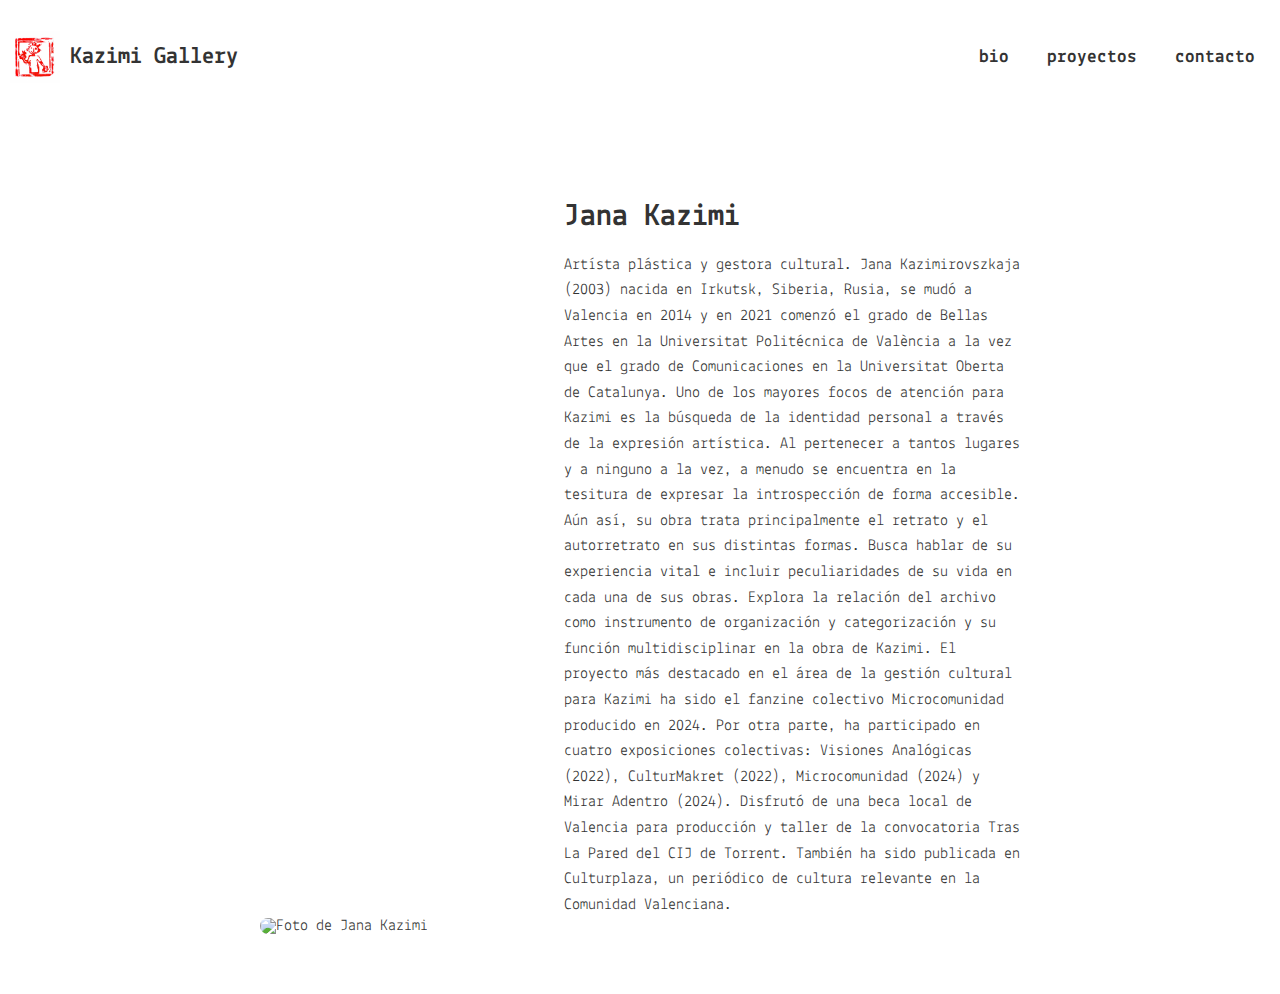
==== bio.html @ 09e117e4 "Add files via upload" ====
<!DOCTYPE html>
<html lang="en">
<head>
    <meta charset="UTF-8">
    <meta http-equiv="X-UA-Compatible" content="IE=edge">
    <meta name="viewport" content="width=device-width, initial-scale=1.0">
    <title>Bio - Kazimi Gallery</title>

    <!-- Favicon -->
    <link rel="icon" href="faviconkazimi.png" type="image/png">

    <!-- Fuente Lekton desde Google Fonts -->
    <link href="https://fonts.googleapis.com/css2?family=Lekton&display=swap" rel="stylesheet">

    <!-- Tu hoja de estilos personalizada -->
    <link href="estilos.css" rel="stylesheet">
</head>
<body>
    <!-- Encabezado y navegación -->
    <header class="header">
    <h1>
        <a href="index.html">
            <img src="iconokazimi.jpg" alt="Icono de Kazimi" style="width: 50px; height: auto; margin-right: 10px;">
            Kazimi Gallery
        </a>
    </h1>
    <nav class="navbar">
        <ul>
            <li><a href="bio.html">bio</a></li>
            <li><a href="proyectos.html">proyectos</a></li>
            <li><a href="contacto.html">contacto</a></li>
        </ul>
    </nav>
</header>

    <main>
        <section class="bio">
			<div class="bio-content">
            	<div class="bio-image">
               		 <img src="imagenes/imagenmain.png" alt="Foto de Jana Kazimi">
            </div>
            <div class="bio-text">
                <h2>Jana Kazimi</h2>
                <p>Artísta plástica y gestora cultural.
Jana Kazimirovszkaja (2003) nacida en Irkutsk, Siberia, Rusia, se mudó a Valencia en 2014 y en 2021 comenzó el grado de Bellas Artes en la Universitat Politécnica de València a la vez que el grado de Comunicaciones en la Universitat Oberta de Catalunya.
Uno de los mayores focos de atención para Kazimi es la búsqueda de la identidad personal a través de la expresión artística. Al pertenecer a tantos lugares y a ninguno a la vez, a menudo se encuentra en la tesitura de expresar la introspección de forma accesible. Aún así, su obra trata principalmente el retrato y el autorretrato en sus distintas formas. Busca hablar de su experiencia vital e incluir peculiaridades de su vida en cada una de sus obras. Explora la relación del archivo como instrumento de organización y categorización y su función multidisciplinar en la obra de Kazimi.
El proyecto más destacado en el área de la gestión cultural para Kazimi ha sido el fanzine colectivo Microcomunidad producido en 2024. Por otra parte, ha participado en cuatro exposiciones colectivas: Visiones Analógicas (2022), CulturMakret (2022), Microcomunidad (2024) y Mirar Adentro (2024). Disfrutó de una beca local de Valencia para producción y taller de la convocatoria Tras La Pared del CIJ de Torrent. También ha sido publicada en Culturplaza, un periódico de cultura relevante en la Comunidad Valenciana. 
</p>
            </div>
			</div>
        </section>
    </main>
</body>
</html>
---- estilos.css ----
/* General */
body {
    font-family: 'Lekton', sans-serif;
    margin: 0;
    padding: 0;
    color: #333;
    background-color: #fff;
}

/* Estilos del Header */
.header {
    display: flex;
    justify-content: space-between;
    align-items: center;
    padding: 10px 10px;
    background-color: transparent;
    
}

.header h1 a {
    text-decoration: none;
    color: #333;
    font-size: 1.5rem;
    font-weight: bold;
    display: flex;
    align-items: center;
}

.header img {
    width: 30px; /* Tamaño del icono */
    height: auto;
    margin-right: 10px;
}

/* Barra de navegación */
.navbar {
    display: flex;
    list-style: none;
    gap: 20px; /* Espacio entre enlaces */
    margin: 0;
    padding: 0;
}

.navbar li {
    display: inline-block; /* Los enlaces permanecen en línea */
}

.navbar a {
    text-decoration: none;
    color: #333;
    font-weight: bold;
    font-size: 1.2rem;
    padding: 10px 15px;
    transition: font-style 0.3s, color 0.3s;
}

.navbar a:hover {
    font-style: italic;
    color: #555; /* Cambia de color al pasar el cursor */
}

/* Sección principal */
#main {
    display: flex;
    justify-content: space-between;
    align-items: center;
    padding: 40px 20px;
    flex-wrap: wrap;
}

.text {
    flex: 1;
    max-width: 50%;
    padding-right: 20px;
}

.image {
    flex: 1;
    max-width: 50%;
}

.hero-image img {
    width: 100%;
    height: auto;
}

/* Secciones */
section {
    padding: 40px 20px;
    max-width: 800px;
    margin: auto;
    text-align: left;
}

/* Biografía */
.bio-content {
    display: flex;
    flex-wrap: wrap;
    align-items: flex-end;
    gap: 20px;
    padding: 20px;
}

.bio-image {
    flex: 1;
    max-width: 40%;
}

.bio-image img {
    width: 100%;
    height: auto;
    border-radius: 10px;
 
}

.bio-text {
    flex: 2;
    max-width: 60%;
}

.bio-text h2 {
    font-size: 2rem;
    margin-bottom: 20px;
}

.bio-text p {
    line-height: 1.6;
}



/* Footer */
footer {
    text-align: center;
    padding: 10px 20px;
    background-color: #f4f4f4;
    color: #777;
    font-size: 0.9rem;
}

/* Estilos para las subpáginas */
.subpage-header {
    display: flex;
    flex-direction: column;
    align-items: center;
    padding: 20px;
}

.subpage-header h2 {
    font-size: 1.8rem;
    margin-bottom: 10px;
}

.subpage-header p {
    font-size: 1.1rem;
    color: #555;
}

/* Proyectos: Diseño de lista */
.project-list {
    list-style: none;
    padding: 0;
}

.project-list li {
    margin: 10px 0;
}

.project-list a {
    text-decoration: none;
    color: #333;
    font-size: 1rem;
    font-weight: bold;
}

.project-list a:hover {
    color: #555;
    font-style: italic;
}
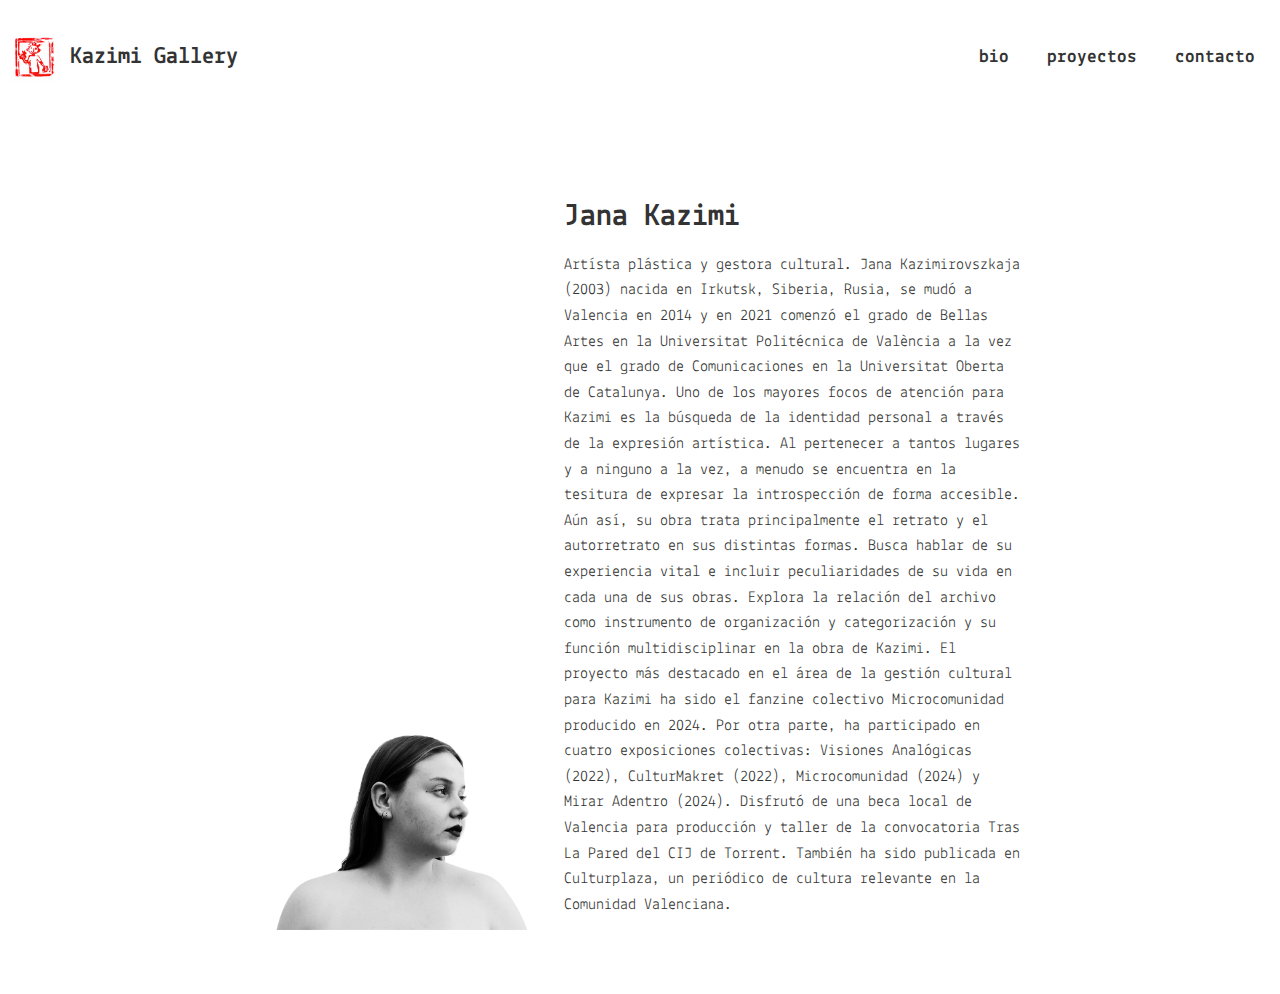
==== commit 76345695: "Update bio.html" ====
--- a/bio.html
+++ b/bio.html
@@ -37,7 +37,7 @@
         <section class="bio">
 			<div class="bio-content">
             	<div class="bio-image">
-               		 <img src="imagenes/imagenmain.png" alt="Foto de Jana Kazimi">
+               		 <img src="imagenmain.png" alt="Foto de Jana Kazimi">
             </div>
             <div class="bio-text">
                 <h2>Jana Kazimi</h2>
@@ -51,4 +51,4 @@
         </section>
     </main>
 </body>
-</html>+</html>
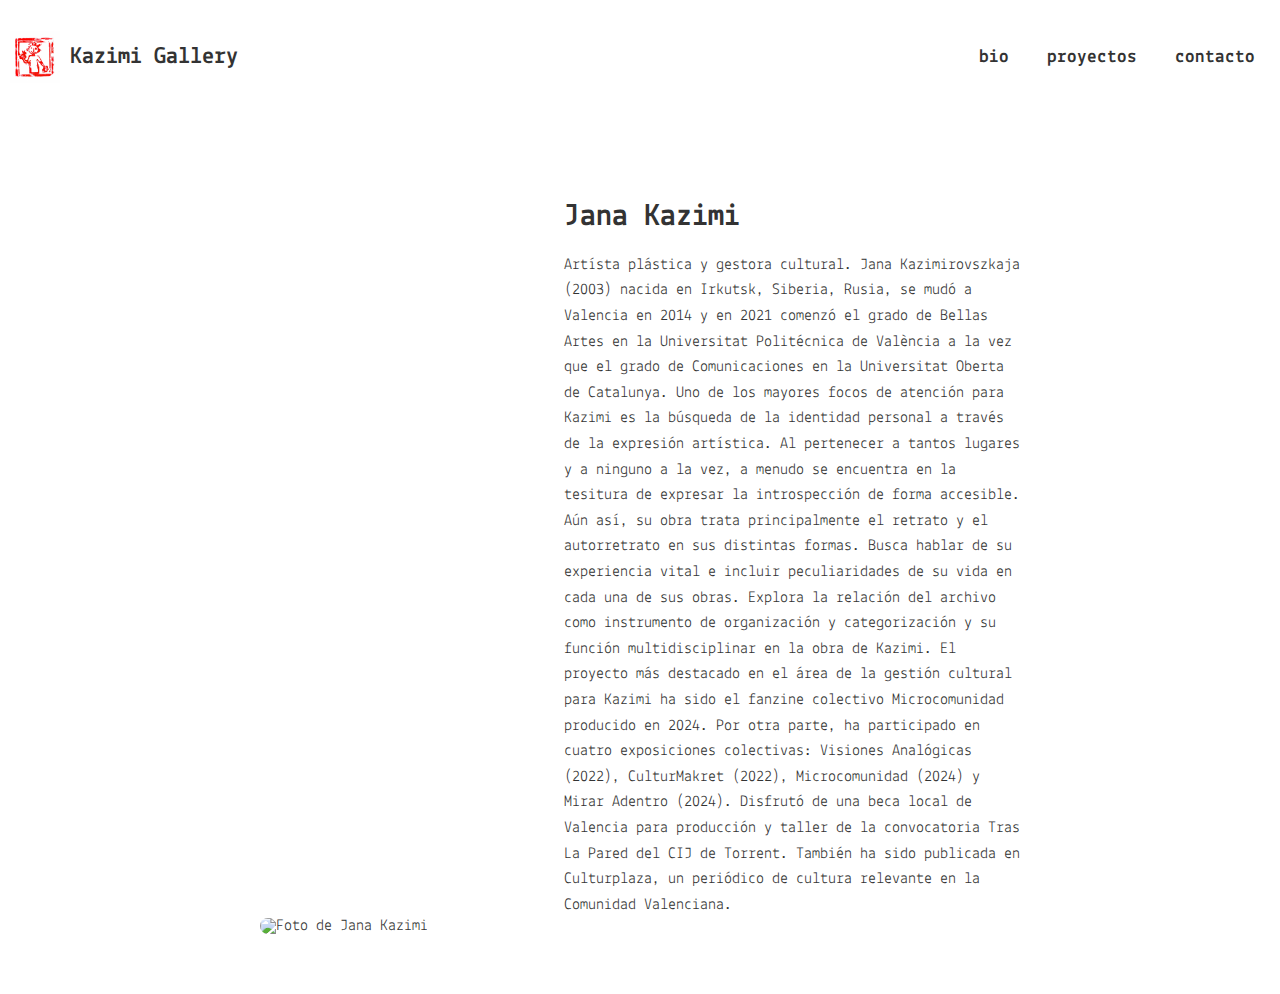
==== commit 0b6277b7: "Update bio.html" ====
--- a/bio.html
+++ b/bio.html
@@ -37,7 +37,7 @@
         <section class="bio">
 			<div class="bio-content">
             	<div class="bio-image">
-               		 <img src="imagenmain.png" alt="Foto de Jana Kazimi">
+               		 <img src="https://github.com/kazimi-gallery/kazimi.gallery/blob/main/imagenmain.png" alt="Foto de Jana Kazimi">
             </div>
             <div class="bio-text">
                 <h2>Jana Kazimi</h2>
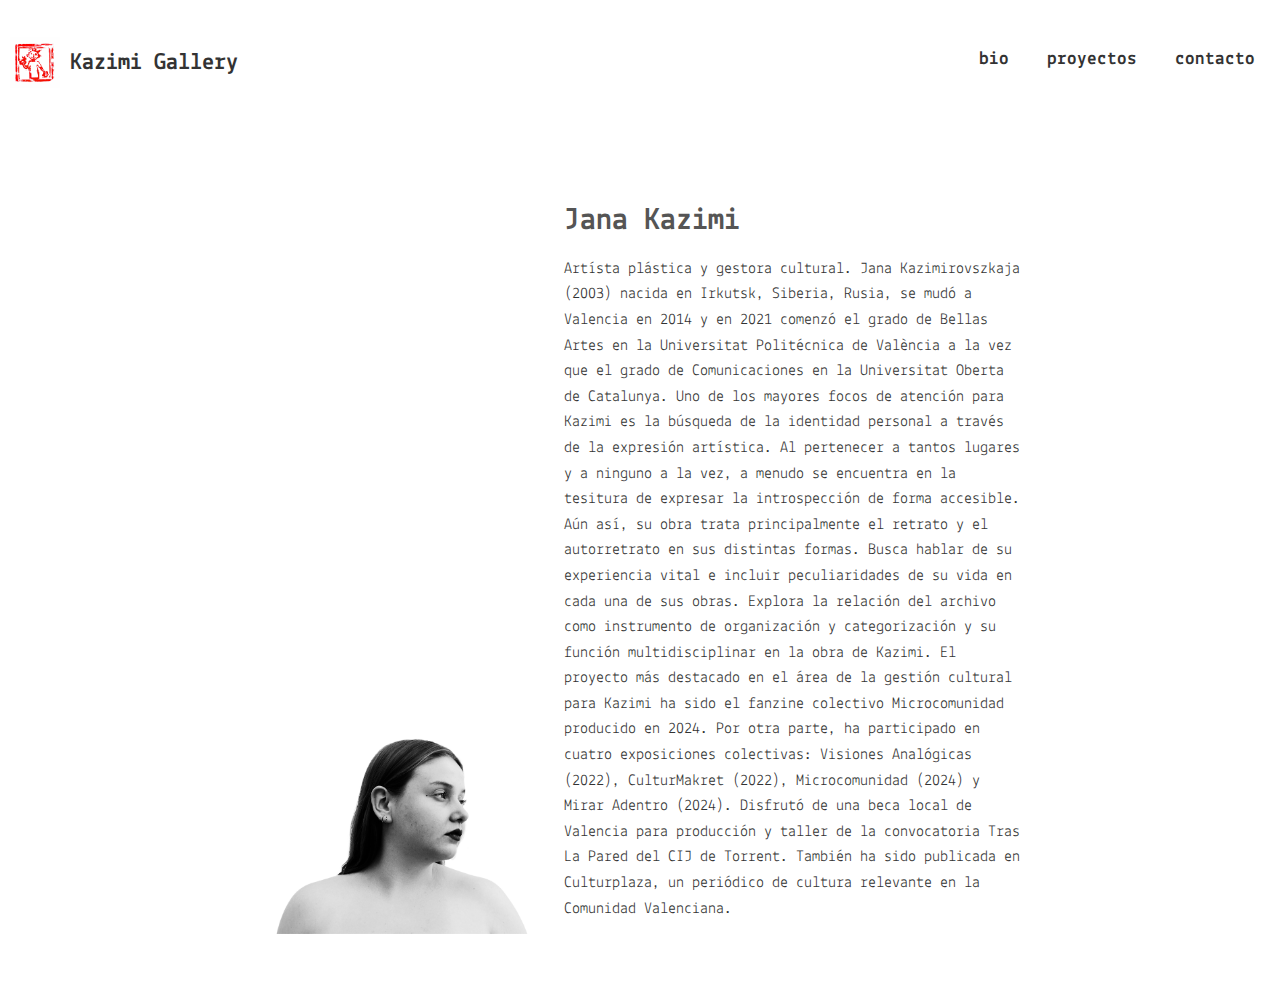
==== commit fec83c6a: "Update bio.html" ====
--- a/bio.html
+++ b/bio.html
@@ -37,7 +37,7 @@
         <section class="bio">
 			<div class="bio-content">
             	<div class="bio-image">
-               		 <img src="https://github.com/kazimi-gallery/kazimi.gallery/blob/main/imagenmain.png" alt="Foto de Jana Kazimi">
+               		 <img src="imagenmain.png" alt="Foto de Jana Kazimi">
             </div>
             <div class="bio-text">
                 <h2>Jana Kazimi</h2>
--- a/estilos.css
+++ b/estilos.css
@@ -8,6 +8,37 @@
 }
 
 /* Estilos del Header */
+
+/* Estilo para todos los encabezados h1, h2, h3, etc. */
+h1, h2, h3 {
+    font-family: 'Lekton', sans-serif; /* Puedes elegir la fuente que prefieras */
+    color: #333; /* Color del texto */
+    font-weight: bold; /* Peso de la fuente */
+}
+
+/* Estilo específico para h1 (título principal) */
+h1 {
+    font-size: 2.5rem; /* Tamaño de fuente grande */
+    margin-bottom: 20px; /* Espacio debajo del título */
+}
+
+/* Estilo específico para h2 (subtítulos) */
+h2 {
+    font-size: 2rem; /* Tamaño de fuente mediano */
+    color: #555; /* Color de texto más claro */
+    margin-bottom: 15px;
+}
+
+/* Estilo específico para h3 (subsubtítulos) */
+h3 {
+    font-size: 1.5rem; /* Tamaño de fuente más pequeño */
+    color: #777; /* Color más suave para los subencabezados */
+    font-weight: normal; /* Peso de la fuente normal */
+    margin-bottom: 10px;
+}
+
+/* Puedes seguir ajustando los estilos para otros encabezados */
+
 .header {
     display: flex;
     justify-content: space-between;
@@ -127,13 +158,15 @@
     line-height: 1.6;
 }
 
-
-
-/* Footer */
+main {
+    flex: 1;  /* Hace que el contenido ocupe todo el espacio disponible */
+}
+
+/* Pie de página */
 footer {
+    background-color: #f4f4f4;
+    padding: 10px 20px;
     text-align: center;
-    padding: 10px 20px;
-    background-color: #f4f4f4;
     color: #777;
     font-size: 0.9rem;
 }
@@ -177,3 +210,83 @@
     color: #555;
     font-style: italic;
 }
+
+
+/* Estilo para la sección de contacto */
+#contact {
+    padding: 40px 20px;
+    text-align: center;
+}
+
+#contact h2 {
+    font-size: 2rem;
+    margin-bottom: 20px;
+}
+
+/* Estilo para el formulario */
+form {
+    display: flex;
+    flex-direction: column;
+    align-items: left;
+    gap: 10px;
+    max-width: 600px;
+    margin: 0 auto;
+}
+
+form label {
+    font-size: 1.1rem;
+    margin-bottom: 5px;
+}
+
+form input, form textarea {
+    width: 100%;
+    padding: 10px;
+    margin-bottom: 10px;
+    font-size: 1rem;
+    border: 1px solid #ccc;
+    border-radius: 5px;
+}
+
+form button {
+    padding: 10px 20px;
+    background-color: #333;
+    color: #fff;
+    border: none;
+    border-radius: 5px;
+    cursor: pointer;
+}
+
+form button:hover {
+    background-color: #555;
+}
+
+/* Estilo para la lista de redes sociales */
+#social-media {
+    padding: 40px 20px;
+    text-align: left;
+}
+
+#social-media h2 {
+    font-size: 2rem;
+    margin-bottom: 20px;
+}
+
+ul.social-links {
+    list-style: none;
+    padding: 0;
+}
+
+ul.social-links li {
+    display: inline;
+    margin-right: 15px;
+}
+
+ul.social-links a {
+    text-decoration: none;
+    font-size: 1.2rem;
+    color: #333;
+}
+
+ul.social-links a:hover {
+    color: #007BFF; /* Color al pasar el ratón sobre el enlace */
+}
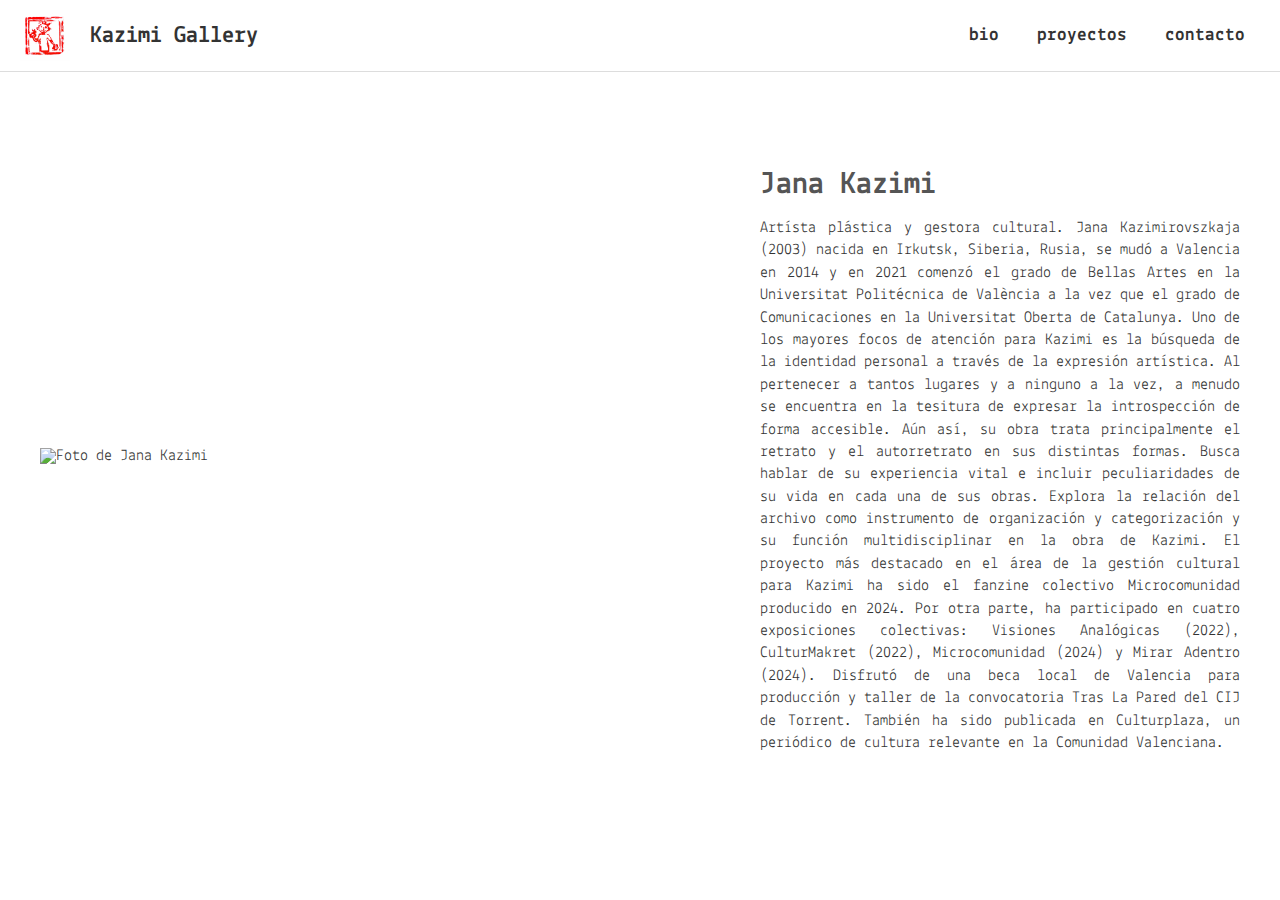
==== commit f62d0863: "Add files via upload" ====
--- a/bio.html
+++ b/bio.html
@@ -1,54 +1,54 @@
-<!DOCTYPE html>
-<html lang="en">
-<head>
-    <meta charset="UTF-8">
-    <meta http-equiv="X-UA-Compatible" content="IE=edge">
-    <meta name="viewport" content="width=device-width, initial-scale=1.0">
-    <title>Bio - Kazimi Gallery</title>
-
-    <!-- Favicon -->
-    <link rel="icon" href="faviconkazimi.png" type="image/png">
-
-    <!-- Fuente Lekton desde Google Fonts -->
-    <link href="https://fonts.googleapis.com/css2?family=Lekton&display=swap" rel="stylesheet">
-
-    <!-- Tu hoja de estilos personalizada -->
-    <link href="estilos.css" rel="stylesheet">
-</head>
-<body>
-    <!-- Encabezado y navegación -->
-    <header class="header">
-    <h1>
-        <a href="index.html">
-            <img src="iconokazimi.jpg" alt="Icono de Kazimi" style="width: 50px; height: auto; margin-right: 10px;">
-            Kazimi Gallery
-        </a>
-    </h1>
-    <nav class="navbar">
-        <ul>
-            <li><a href="bio.html">bio</a></li>
-            <li><a href="proyectos.html">proyectos</a></li>
-            <li><a href="contacto.html">contacto</a></li>
-        </ul>
-    </nav>
-</header>
-
-    <main>
-        <section class="bio">
-			<div class="bio-content">
-            	<div class="bio-image">
-               		 <img src="imagenmain.png" alt="Foto de Jana Kazimi">
-            </div>
-            <div class="bio-text">
-                <h2>Jana Kazimi</h2>
-                <p>Artísta plástica y gestora cultural.
-Jana Kazimirovszkaja (2003) nacida en Irkutsk, Siberia, Rusia, se mudó a Valencia en 2014 y en 2021 comenzó el grado de Bellas Artes en la Universitat Politécnica de València a la vez que el grado de Comunicaciones en la Universitat Oberta de Catalunya.
-Uno de los mayores focos de atención para Kazimi es la búsqueda de la identidad personal a través de la expresión artística. Al pertenecer a tantos lugares y a ninguno a la vez, a menudo se encuentra en la tesitura de expresar la introspección de forma accesible. Aún así, su obra trata principalmente el retrato y el autorretrato en sus distintas formas. Busca hablar de su experiencia vital e incluir peculiaridades de su vida en cada una de sus obras. Explora la relación del archivo como instrumento de organización y categorización y su función multidisciplinar en la obra de Kazimi.
-El proyecto más destacado en el área de la gestión cultural para Kazimi ha sido el fanzine colectivo Microcomunidad producido en 2024. Por otra parte, ha participado en cuatro exposiciones colectivas: Visiones Analógicas (2022), CulturMakret (2022), Microcomunidad (2024) y Mirar Adentro (2024). Disfrutó de una beca local de Valencia para producción y taller de la convocatoria Tras La Pared del CIJ de Torrent. También ha sido publicada en Culturplaza, un periódico de cultura relevante en la Comunidad Valenciana. 
-</p>
-            </div>
-			</div>
-        </section>
-    </main>
-</body>
-</html>
+<!DOCTYPE html>
+<html lang="en">
+<head>
+    <meta charset="UTF-8">
+    <meta http-equiv="X-UA-Compatible" content="IE=edge">
+    <meta name="viewport" content="width=device-width, initial-scale=1.0">
+    <title>Bio - Kazimi Gallery</title>
+
+    <!-- Favicon -->
+    <link rel="icon" href="faviconkazimi.png" type="image/png">
+
+    <!-- Fuente Lekton desde Google Fonts -->
+    <link href="https://fonts.googleapis.com/css2?family=Lekton&display=swap" rel="stylesheet">
+
+    <!-- Tu hoja de estilos personalizada -->
+    <link href="estilos.css" rel="stylesheet">
+</head>
+<body>
+    <!-- Encabezado y navegación -->
+    <header class="header">
+    <h1>
+        <a href="index.html">
+            <img src="iconokazimi.jpg" alt="Icono de Kazimi" style="width: 50px; height: auto; margin-right: 10px;">
+            Kazimi Gallery
+        </a>
+    </h1>
+    <nav class="navbar">
+        <ul>
+            <li><a href="bio.html">bio</a></li>
+            <li><a href="proyectos.html">proyectos</a></li>
+            <li><a href="contacto.html">contacto</a></li>
+        </ul>
+    </nav>
+</header>
+
+    <main>
+        <section class="bio">
+			<div class="bio-content">
+            	<div class="bio-image">
+               		 <img src="imagenes/jana-bio.png" alt="Foto de Jana Kazimi">
+            </div>
+            <div class="bio-text">
+                <h2>Jana Kazimi</h2>
+                <p>Artísta plástica y gestora cultural.
+Jana Kazimirovszkaja (2003) nacida en Irkutsk, Siberia, Rusia, se mudó a Valencia en 2014 y en 2021 comenzó el grado de Bellas Artes en la Universitat Politécnica de València a la vez que el grado de Comunicaciones en la Universitat Oberta de Catalunya.
+Uno de los mayores focos de atención para Kazimi es la búsqueda de la identidad personal a través de la expresión artística. Al pertenecer a tantos lugares y a ninguno a la vez, a menudo se encuentra en la tesitura de expresar la introspección de forma accesible. Aún así, su obra trata principalmente el retrato y el autorretrato en sus distintas formas. Busca hablar de su experiencia vital e incluir peculiaridades de su vida en cada una de sus obras. Explora la relación del archivo como instrumento de organización y categorización y su función multidisciplinar en la obra de Kazimi.
+El proyecto más destacado en el área de la gestión cultural para Kazimi ha sido el fanzine colectivo Microcomunidad producido en 2024. Por otra parte, ha participado en cuatro exposiciones colectivas: Visiones Analógicas (2022), CulturMakret (2022), Microcomunidad (2024) y Mirar Adentro (2024). Disfrutó de una beca local de Valencia para producción y taller de la convocatoria Tras La Pared del CIJ de Torrent. También ha sido publicada en Culturplaza, un periódico de cultura relevante en la Comunidad Valenciana. 
+</p>
+            </div>
+			</div>
+        </section>
+    </main>
+</body>
+</html>--- a/estilos.css
+++ b/estilos.css
@@ -1,292 +1,308 @@
-/* General */
-body {
-    font-family: 'Lekton', sans-serif;
-    margin: 0;
-    padding: 0;
-    color: #333;
-    background-color: #fff;
-}
-
-/* Estilos del Header */
-
-/* Estilo para todos los encabezados h1, h2, h3, etc. */
-h1, h2, h3 {
-    font-family: 'Lekton', sans-serif; /* Puedes elegir la fuente que prefieras */
-    color: #333; /* Color del texto */
-    font-weight: bold; /* Peso de la fuente */
-}
-
-/* Estilo específico para h1 (título principal) */
-h1 {
-    font-size: 2.5rem; /* Tamaño de fuente grande */
-    margin-bottom: 20px; /* Espacio debajo del título */
-}
-
-/* Estilo específico para h2 (subtítulos) */
-h2 {
-    font-size: 2rem; /* Tamaño de fuente mediano */
-    color: #555; /* Color de texto más claro */
-    margin-bottom: 15px;
-}
-
-/* Estilo específico para h3 (subsubtítulos) */
-h3 {
-    font-size: 1.5rem; /* Tamaño de fuente más pequeño */
-    color: #777; /* Color más suave para los subencabezados */
-    font-weight: normal; /* Peso de la fuente normal */
-    margin-bottom: 10px;
-}
-
-/* Puedes seguir ajustando los estilos para otros encabezados */
-
-.header {
-    display: flex;
-    justify-content: space-between;
-    align-items: center;
-    padding: 10px 10px;
-    background-color: transparent;
-    
-}
-
-.header h1 a {
-    text-decoration: none;
-    color: #333;
-    font-size: 1.5rem;
-    font-weight: bold;
-    display: flex;
-    align-items: center;
-}
-
-.header img {
-    width: 30px; /* Tamaño del icono */
-    height: auto;
-    margin-right: 10px;
-}
-
-/* Barra de navegación */
-.navbar {
-    display: flex;
-    list-style: none;
-    gap: 20px; /* Espacio entre enlaces */
-    margin: 0;
-    padding: 0;
-}
-
-.navbar li {
-    display: inline-block; /* Los enlaces permanecen en línea */
-}
-
-.navbar a {
-    text-decoration: none;
-    color: #333;
-    font-weight: bold;
-    font-size: 1.2rem;
-    padding: 10px 15px;
-    transition: font-style 0.3s, color 0.3s;
-}
-
-.navbar a:hover {
-    font-style: italic;
-    color: #555; /* Cambia de color al pasar el cursor */
-}
-
-/* Sección principal */
-#main {
-    display: flex;
-    justify-content: space-between;
-    align-items: center;
-    padding: 40px 20px;
-    flex-wrap: wrap;
-}
-
-.text {
-    flex: 1;
-    max-width: 50%;
-    padding-right: 20px;
-}
-
-.image {
-    flex: 1;
-    max-width: 50%;
-}
-
-.hero-image img {
-    width: 100%;
-    height: auto;
-}
-
-/* Secciones */
-section {
-    padding: 40px 20px;
-    max-width: 800px;
-    margin: auto;
-    text-align: left;
-}
-
-/* Biografía */
-.bio-content {
-    display: flex;
-    flex-wrap: wrap;
-    align-items: flex-end;
-    gap: 20px;
-    padding: 20px;
-}
-
-.bio-image {
-    flex: 1;
-    max-width: 40%;
-}
-
-.bio-image img {
-    width: 100%;
-    height: auto;
-    border-radius: 10px;
- 
-}
-
-.bio-text {
-    flex: 2;
-    max-width: 60%;
-}
-
-.bio-text h2 {
-    font-size: 2rem;
-    margin-bottom: 20px;
-}
-
-.bio-text p {
-    line-height: 1.6;
-}
-
-main {
-    flex: 1;  /* Hace que el contenido ocupe todo el espacio disponible */
-}
-
-/* Pie de página */
-footer {
-    background-color: #f4f4f4;
-    padding: 10px 20px;
-    text-align: center;
-    color: #777;
-    font-size: 0.9rem;
-}
-
-/* Estilos para las subpáginas */
-.subpage-header {
-    display: flex;
-    flex-direction: column;
-    align-items: center;
-    padding: 20px;
-}
-
-.subpage-header h2 {
-    font-size: 1.8rem;
-    margin-bottom: 10px;
-}
-
-.subpage-header p {
-    font-size: 1.1rem;
-    color: #555;
-}
-
-/* Proyectos: Diseño de lista */
-.project-list {
-    list-style: none;
-    padding: 0;
-}
-
-.project-list li {
-    margin: 10px 0;
-}
-
-.project-list a {
-    text-decoration: none;
-    color: #333;
-    font-size: 1rem;
-    font-weight: bold;
-}
-
-.project-list a:hover {
-    color: #555;
-    font-style: italic;
-}
-
-
-/* Estilo para la sección de contacto */
-#contact {
-    padding: 40px 20px;
-    text-align: center;
-}
-
-#contact h2 {
-    font-size: 2rem;
-    margin-bottom: 20px;
-}
-
-/* Estilo para el formulario */
-form {
-    display: flex;
-    flex-direction: column;
-    align-items: left;
-    gap: 10px;
-    max-width: 600px;
-    margin: 0 auto;
-}
-
-form label {
-    font-size: 1.1rem;
-    margin-bottom: 5px;
-}
-
-form input, form textarea {
-    width: 100%;
-    padding: 10px;
-    margin-bottom: 10px;
-    font-size: 1rem;
-    border: 1px solid #ccc;
-    border-radius: 5px;
-}
-
-form button {
-    padding: 10px 20px;
-    background-color: #333;
-    color: #fff;
-    border: none;
-    border-radius: 5px;
-    cursor: pointer;
-}
-
-form button:hover {
-    background-color: #555;
-}
-
-/* Estilo para la lista de redes sociales */
-#social-media {
-    padding: 40px 20px;
-    text-align: left;
-}
-
-#social-media h2 {
-    font-size: 2rem;
-    margin-bottom: 20px;
-}
-
-ul.social-links {
-    list-style: none;
-    padding: 0;
-}
-
-ul.social-links li {
-    display: inline;
-    margin-right: 15px;
-}
-
-ul.social-links a {
-    text-decoration: none;
-    font-size: 1.2rem;
-    color: #333;
-}
-
-ul.social-links a:hover {
-    color: #007BFF; /* Color al pasar el ratón sobre el enlace */
-}
+/* General */
+body {
+    font-family: 'Lekton', sans-serif;
+    margin: 0;
+    padding: 0;
+    color: #333;
+    background-color: #fff;
+}
+
+/* Estilos del Header */
+h1, h2, h3 {
+    font-family: 'Lekton', sans-serif;
+    color: #333;
+    font-weight: bold;
+}
+
+h1 {
+    font-size: 2.5rem;
+    margin-bottom: 20px;
+}
+
+h2 {
+    font-size: 2rem;
+    color: #555;
+    margin-bottom: 15px;
+}
+
+h3 {
+    font-size: 1rem;
+    color: ##808080;
+    font-weight: bold;
+    margin-bottom: 10px;
+}
+
+.header {
+    display: flex;
+    justify-content: space-between;
+    align-items: center;
+    padding: 10px 20px;
+    background-color: #fff;
+    border-bottom: 1px solid #ddd;
+}
+
+.header h1 {
+    font-size: 1.5rem;
+    margin: 0;
+    font-weight: bold;
+    color: #333;
+    display: flex;
+    align-items: center;
+}
+
+.header h1 a {
+    text-decoration: none;
+    color: inherit;
+    display: flex;
+    align-items: center;
+    gap: 10px;
+}
+
+.header img {
+    width: 40px;
+    height: auto;
+}
+
+.navbar {
+    display: flex;
+    list-style: none;
+    gap: 20px;
+    margin: 0;
+    padding: 0;
+}
+
+.navbar li {
+    display: inline-block;
+}
+
+.navbar a {
+    text-decoration: none;
+    color: #333;
+    font-weight: bold;
+    font-size: 1.2rem;
+    padding: 10px 15px;
+    transition: font-style 0.3s, color 0.3s;
+}
+
+.navbar a:hover {
+    font-style: italic;
+    color: #555;
+}
+
+/* Espacio entre la barra de navegación y el contenido */
+main {
+    margin-top: 30px; /* Espacio entre la barra de navegación y el contenido */
+}
+
+/* Página principal (Index) y Bio */
+
+
+.main-content, .bio-content {
+    display: flex;
+    align-items: center;
+    justify-content: center;
+    padding: 40px;
+    gap: 30px;
+    flex-wrap: wrap;
+}
+
+.main-text, .bio-text {
+    flex: 1;
+    max-width: 40%;
+    text-align:justify;
+}
+
+.main-text h2, .bio-text h2 {
+    font-size: 2rem;
+    margin-bottom: 15px;
+}
+
+.main-text p, .bio-text p {
+    font-size: 1rem;
+    line-height: 1.4;
+    marign: o;
+
+}
+
+.main-image, .bio-image {
+    flex: 1;
+    max-width: 800px;
+    height: auto;
+    display: block;
+    margin: 0 auto;
+}
+
+.main-image img,
+.bio-image img {
+    max-height: 600px;
+    width: auto; /* Ajusta el ancho automáticamente */
+    display: block;
+    object-fit: contain; /* Escala la imagen sin recortarla */
+}
+
+/* Página de proyectos */
+
+/* Reglas comunes para los proyectos */
+.proyecto-image {
+    flex: 1;
+    width: calc(100% - 300px); /* La imagen empieza después del menú lateral */
+    height: 100vh; /* La imagen ocupa toda la altura de la ventana */
+    object-fit: cover;
+    margin-left: 300px; /* El margen asegura que la imagen comience después del menú lateral */
+}
+
+.proyecto-image img {
+    width: 100%;
+    height: 100%; /* La imagen ocupa toda la altura disponible */
+    object-fit: cover;
+}
+
+.proyecto-text {
+    flex: 1;
+    max-width: 40%;
+    padding: 20px;
+    margin-left: 320px; /* Espacio para el menú lateral */
+}
+
+.proyecto-text h2 {
+    font-size: 2.5rem;
+    margin-bottom: 15px;
+}
+
+.proyecto-text p {
+    font-size: 1.2rem;
+    line-height: 1.6;
+}
+
+/* Layout para los proyectos */
+.proyecto-main-content {
+    display: flex;
+    flex-direction: row;
+    justify-content: flex-start;
+    align-items: center;
+    gap: 40px;
+    padding: 40px;
+    margin-left: 300px; /* Asegura que el contenido no se solape con el menú lateral */
+}
+
+/* Página de proyectos */
+
+/* Contenido principal */
+.proyecto-main-content {
+    display: flex;
+    flex-direction: column; /* Alineación en columna */
+    padding: 40px;
+    margin-left: 300px; /* Este margen asegura que el contenido empiece después del menú */
+}
+
+/* Imagen principal del proyecto */
+.proyecto-main-image {
+    width: 80%; /* La imagen ocupará el 80% del espacio disponible */
+    max-width: 800px;
+    height: auto;
+    display: block;
+    margin-bottom: 20px;
+}
+.proyecto-main-image img {
+    width: 100%;
+    height: 100%;
+    object-fit: cover;
+}
+
+/* Pie de foto */
+.project-caption {
+    font-size: 1rem;
+    text-align: center;
+    color: #777;
+    margin-bottom: 40px; /* Separación entre el pie de foto y el texto explicativo */
+}
+
+/* Texto explicativo */
+.proyecto-main-text {
+    width: 80%; /* El texto ocupa el 80% del ancho disponible */
+    max-width: 800px; /* Limita el ancho máximo */
+    font-size: 1rem;
+    line-height: 1.6;
+    text-align: justify;
+
+}
+
+/* Menú lateral */
+.menu-lateral {
+    width: 300px;
+    background-color: none;
+    padding: 20px;
+    position: fixed; /* Fija el menú lateral */
+    top: 80px; /* Mueve el menú hacia abajo, debajo de la barra de navegación */
+    left: 0;
+    bottom: 0;
+}
+
+.menu-lateral ul {
+    list-style: none;
+    padding: 0;
+    margin: 0;
+}
+
+.menu-lateral li {
+    margin-bottom: 10px;
+}
+
+.menu-lateral a {
+    text-decoration: none;
+    color: #333;
+    font-size: 1rem;
+}
+
+.menu-lateral a:hover {
+    color: #555;
+    font-style: italic;
+}
+
+/* Footer */
+/* Pie de página común */
+footer {
+    background-color: #f4f4f4;
+    padding: 0px;
+    text-align: center;
+    color: #777;
+    font-size: 0.9rem;
+    position: fixed;  /* Fija el footer al final de la ventana */
+    bottom: 0;        /* Asegura que esté en la parte inferior */
+    left: 0;
+    width: 100%;      /* Hace que el footer ocupe todo el ancho */
+   
+}
+
+/* Layout */
+.container {
+    display: flex;
+    flex: 1;
+}
+
+
+
+/* Estilos para las redes sociales */
+.redes-sociales {
+    position: absolute;
+    top: 100px; /* Ajusta la distancia desde la parte superior de la página */
+    left: 20px; /* Ajusta la distancia desde el borde izquierdo */
+    display: flex; /* Organiza los elementos en línea horizontal */
+    gap: 20px; /* Espaciado entre los elementos */
+    list-style: none; /* Elimina el punto delante de los textos */
+    align-items: center; /* Centra verticalmente los elementos en la línea */
+}
+
+.redes-sociales a {
+    font-size: 1rem;
+    color: #333;
+    margin: 20px;
+    text-decoration: none;
+    transition: color 0.3s, font-style 0.3s; /* Transiciones suaves */
+}
+
+.redes-sociales a:hover {
+    color: #555; /* Cambia el color al pasar el cursor */
+    font-style: italic; /* Cambia el estilo a cursiva */
+}
+
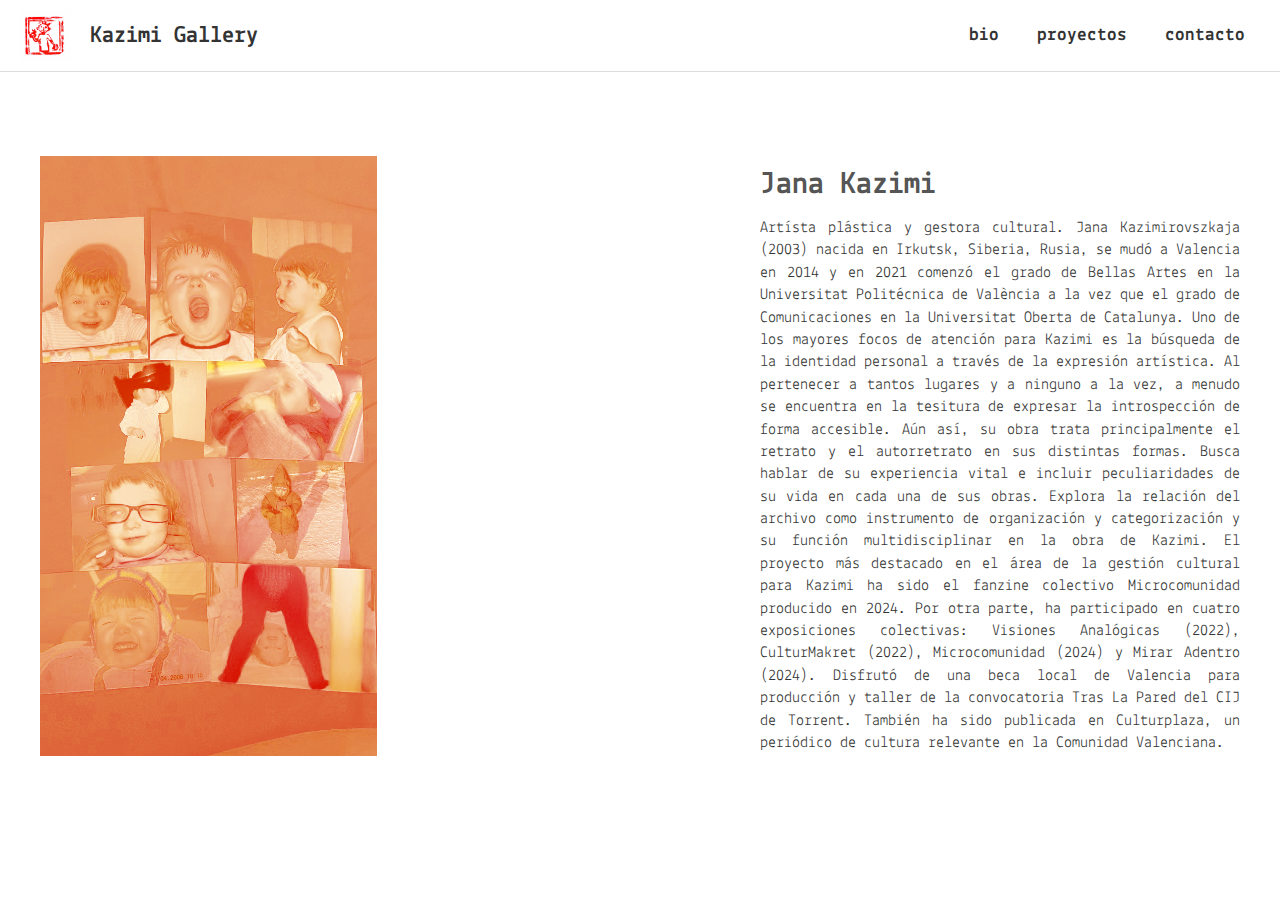
==== commit f8367fd2: "Update bio.html" ====
--- a/bio.html
+++ b/bio.html
@@ -37,7 +37,7 @@
         <section class="bio">
 			<div class="bio-content">
             	<div class="bio-image">
-               		 <img src="imagenes/jana-bio.png" alt="Foto de Jana Kazimi">
+               		 <img src="jana-bio.png" alt="Foto de Jana Kazimi">
             </div>
             <div class="bio-text">
                 <h2>Jana Kazimi</h2>
@@ -51,4 +51,4 @@
         </section>
     </main>
 </body>
-</html>+</html>
